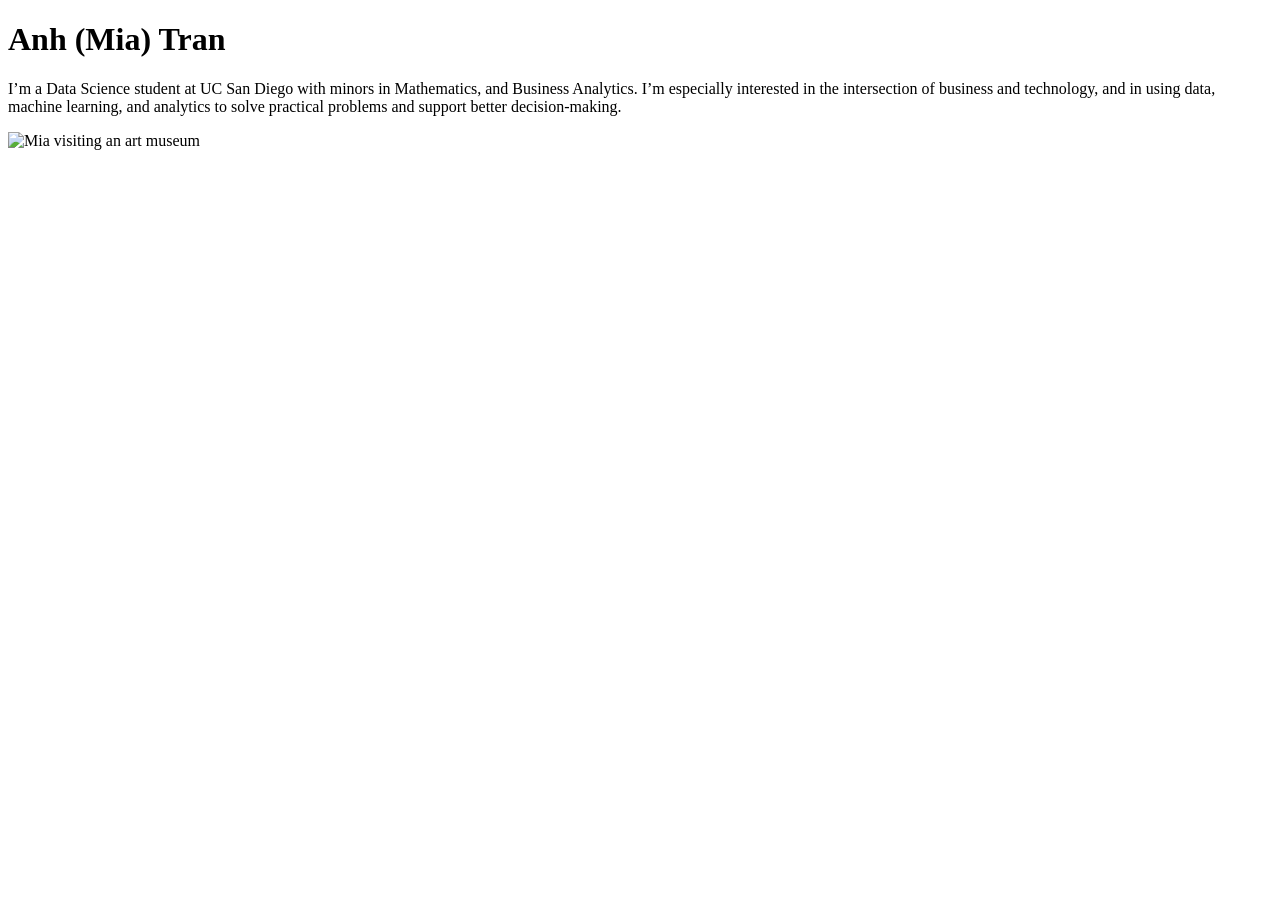
==== index.html @ 2f2a9e91 "Image updated" ====
<!DOCTYPE html>
<html lang="en">
<head>
    <meta charset="UTF-8">
    <meta name="viewport" content="width=device-width, initial-scale=1.0">
    <title>Mia Tran's: Personal site and portfolio</title>
</head>
<body>
    <h1>Anh (Mia) Tran</h1>

    <p>
    I’m a Data Science student at UC San Diego with minors in Mathematics,
    and Business Analytics. I’m especially interested in the intersection
    of business and technology, and in using data, machine learning, and analytics
    to solve practical problems and support better decision-making.
    </p>
    <img src="images/mia.jpeg" alt="Mia visiting an art museum">
</body>
</html>
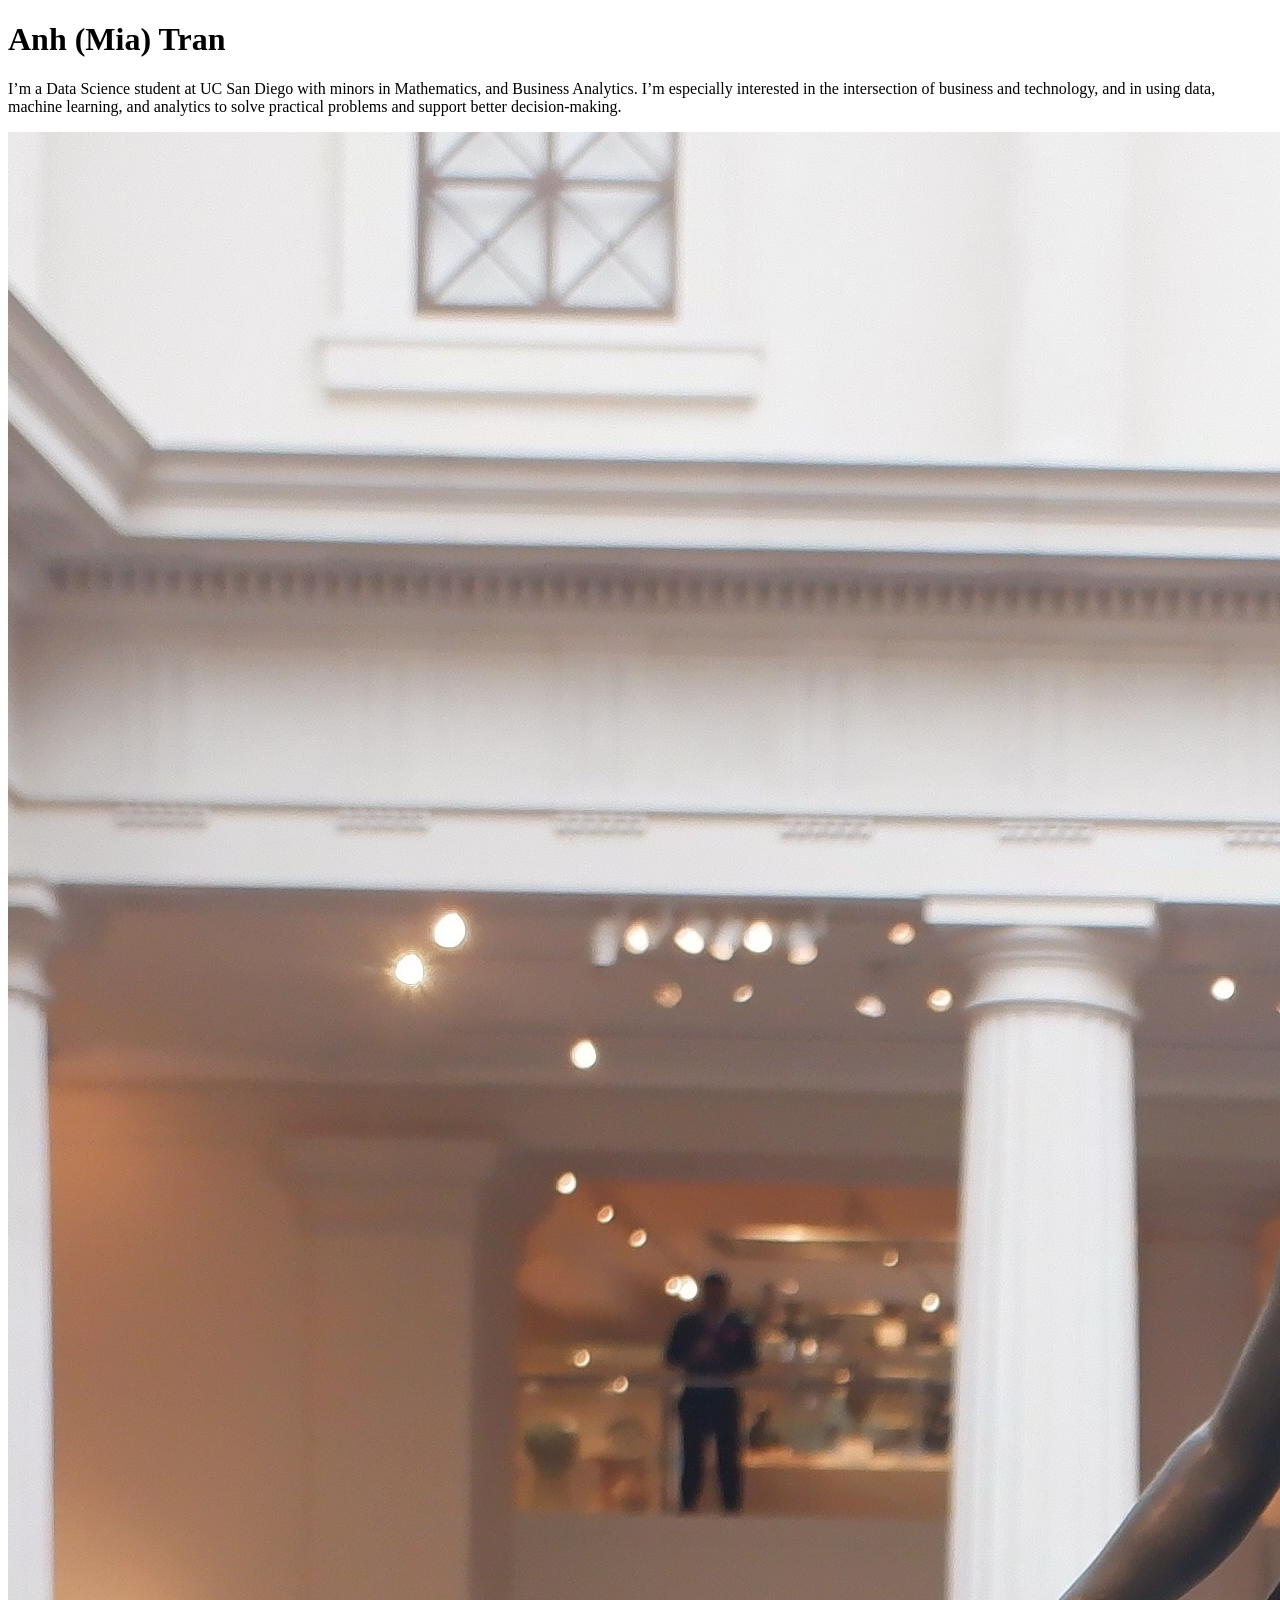
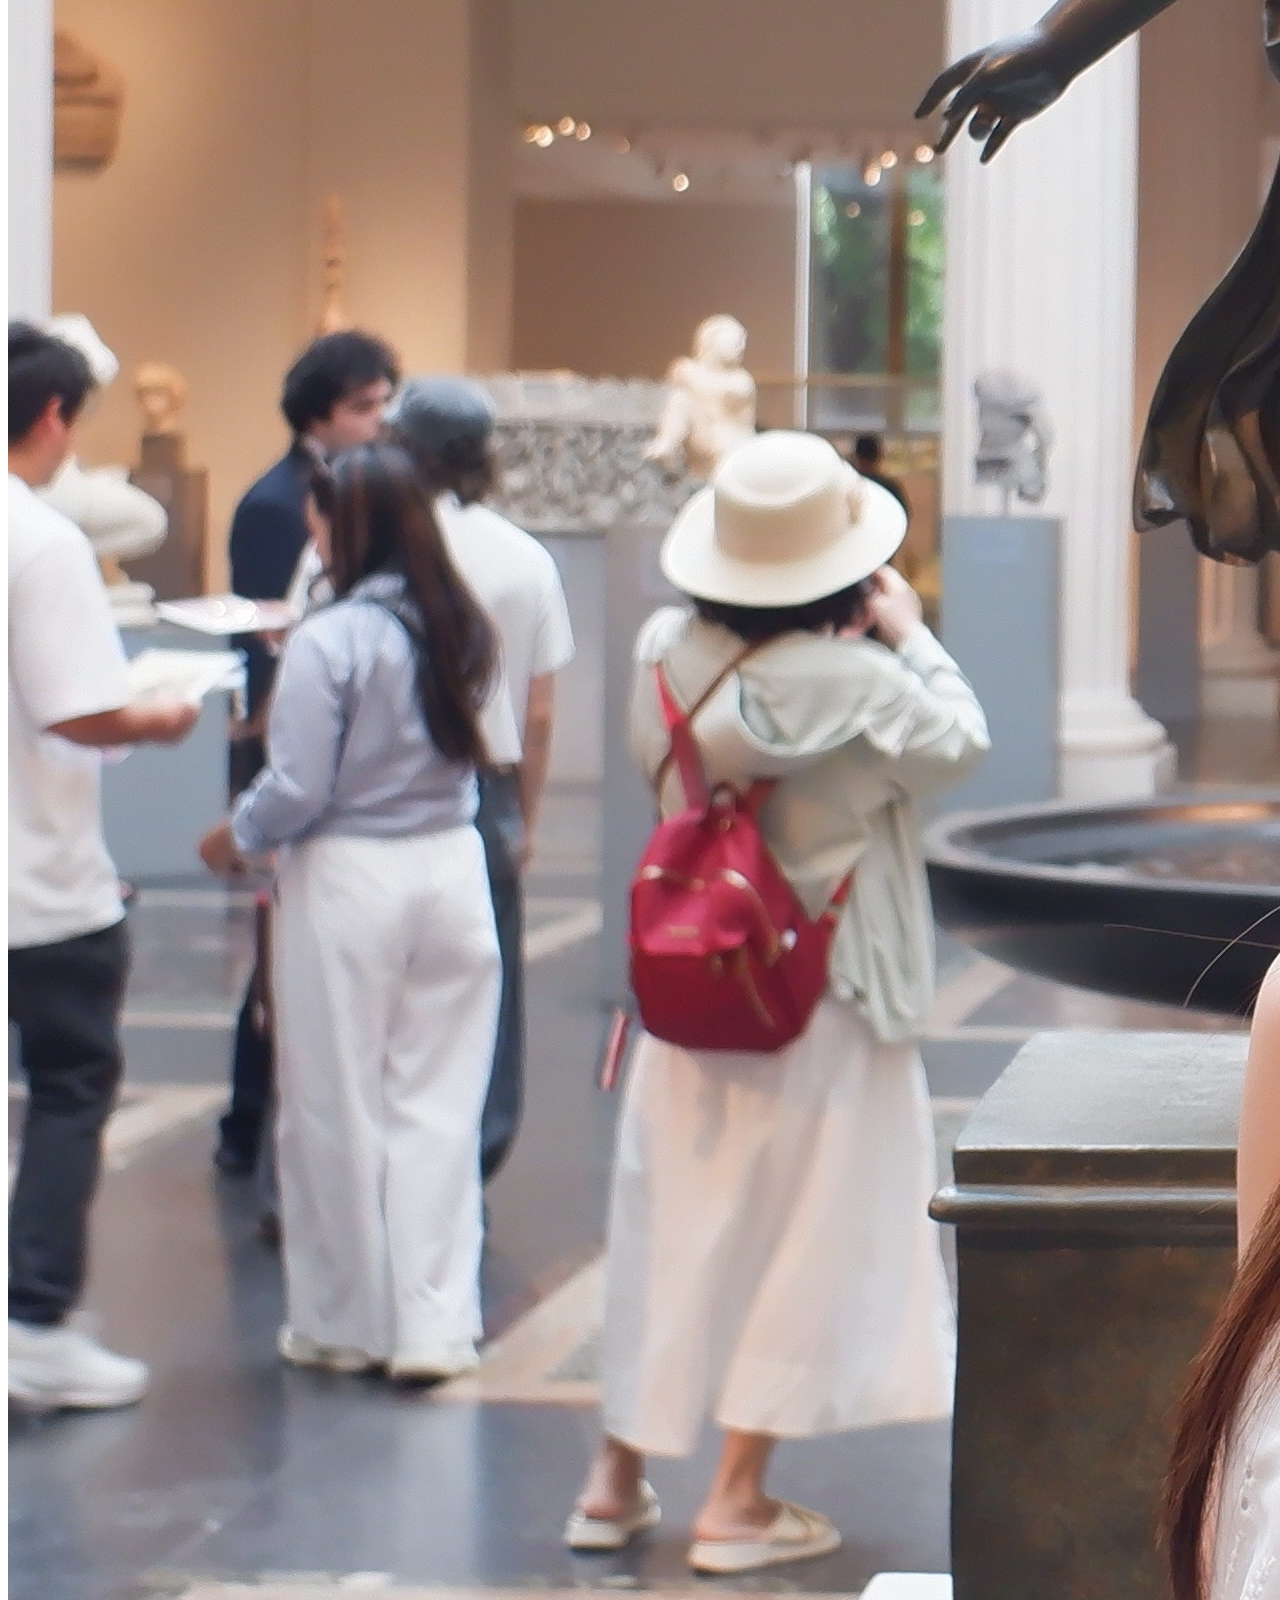
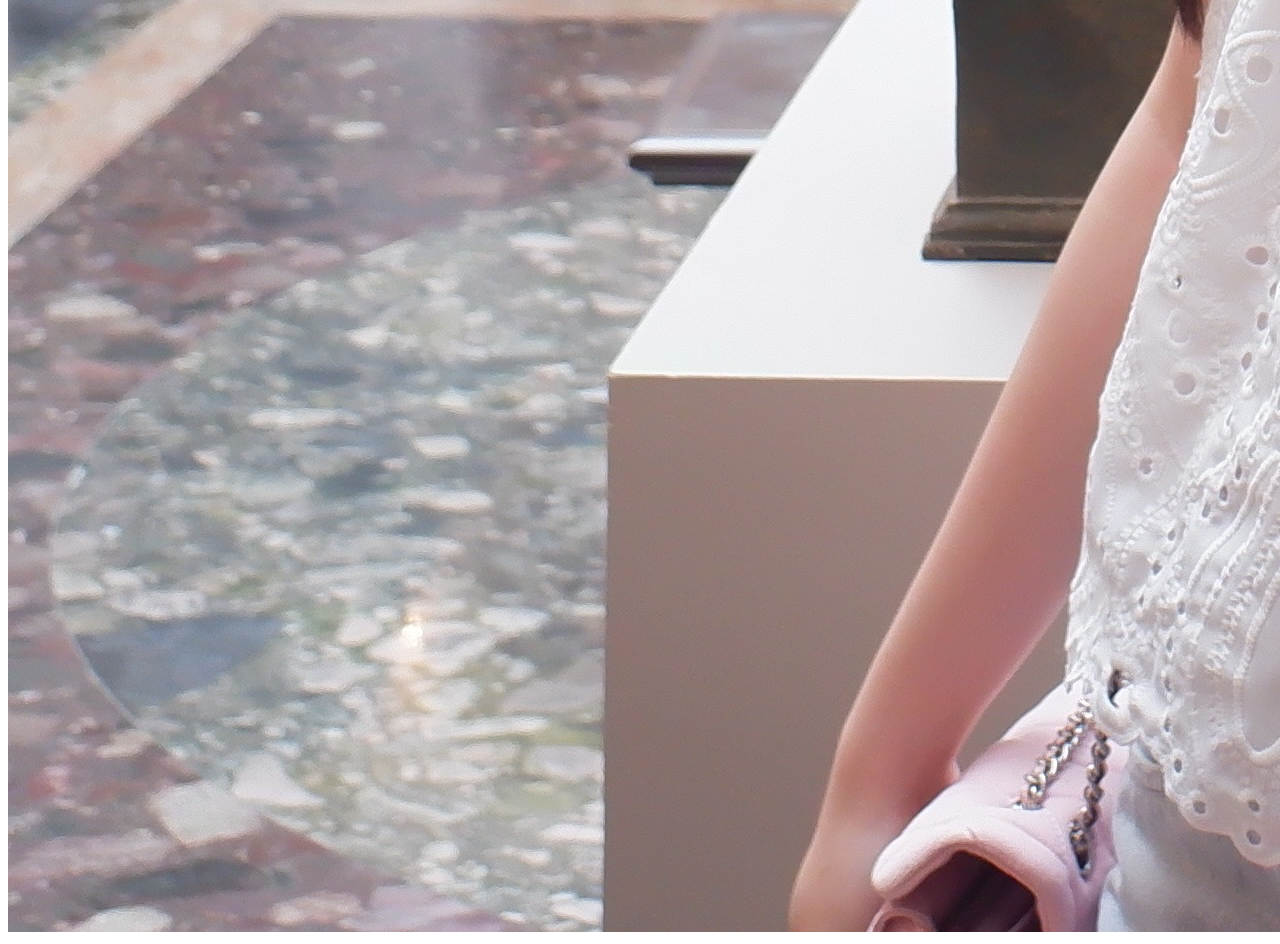
==== commit 4b50cd61: "Updated photo" ====
--- a/index.html
+++ b/index.html
@@ -14,6 +14,6 @@
     of business and technology, and in using data, machine learning, and analytics
     to solve practical problems and support better decision-making.
     </p>
-    <img src="images/mia.jpeg" alt="Mia visiting an art museum">
+    <img src="image/mia.jpeg" alt="Mia visiting an art museum">
 </body>
 </html>
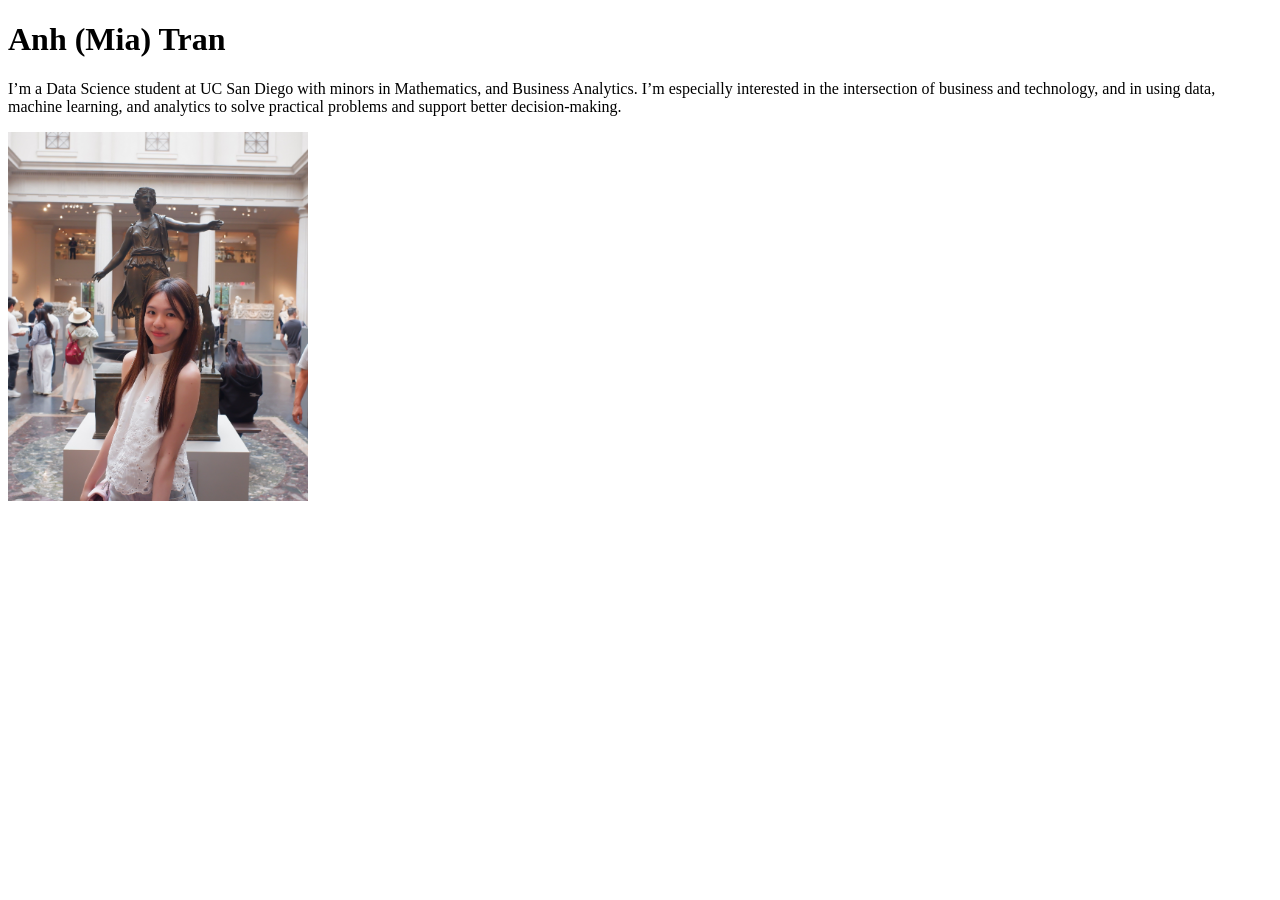
==== commit 95494e71: "Fixed" ====
--- a/index.html
+++ b/index.html
@@ -14,6 +14,10 @@
     of business and technology, and in using data, machine learning, and analytics
     to solve practical problems and support better decision-making.
     </p>
-    <img src="image/mia.jpeg" alt="Mia visiting an art museum">
+    <img
+    src="image/mia.jpeg"
+    alt="portfolio's image"
+    width="300"
+>
 </body>
 </html>
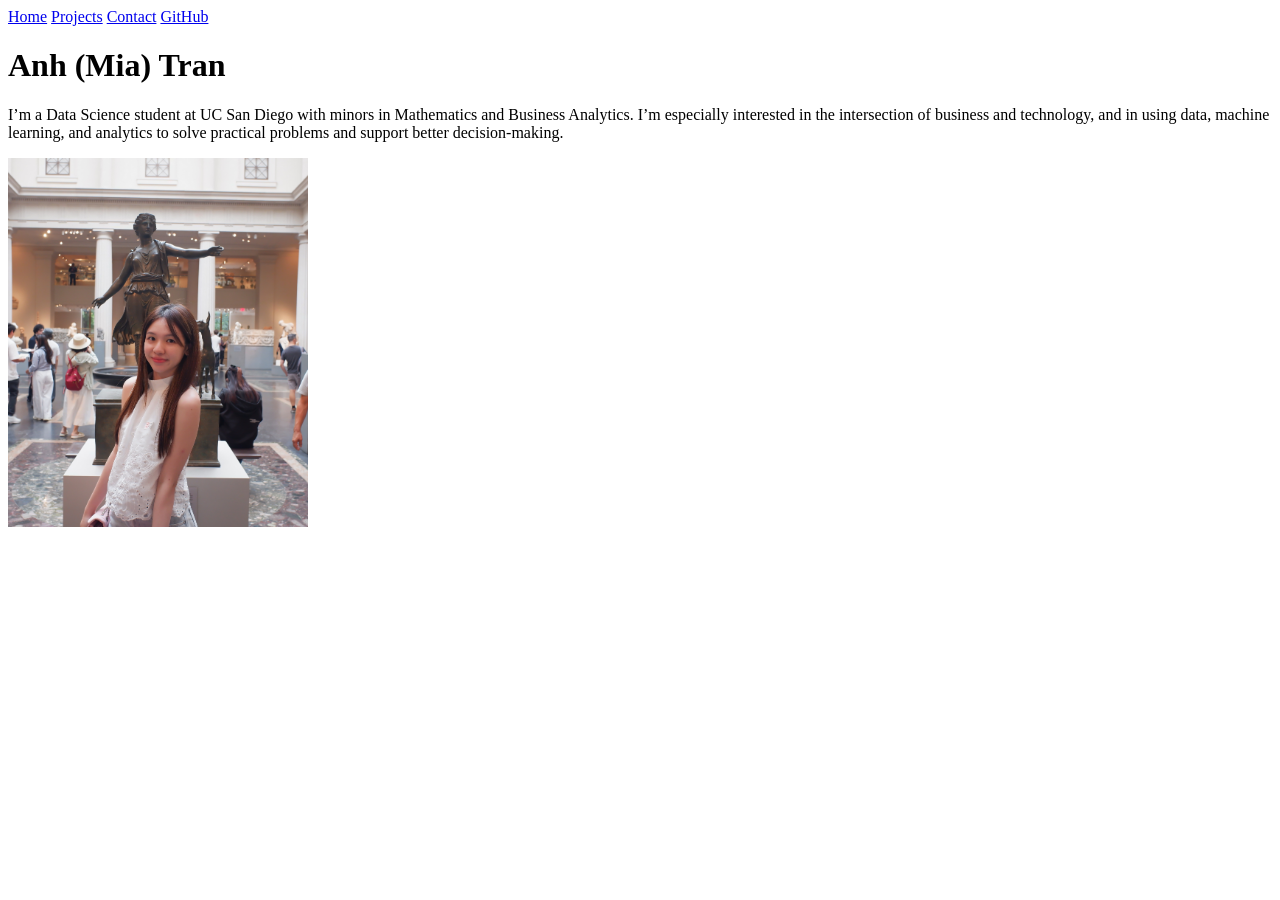
==== commit b9749ffa: "Fixed typo" ====
--- a/index.html
+++ b/index.html
@@ -4,12 +4,19 @@
     <meta charset="UTF-8">
     <meta name="viewport" content="width=device-width, initial-scale=1.0">
     <title>Mia Tran's: Personal site and portfolio</title>
+    <link rel="stylesheet" href="style.css">
 </head>
 <body>
+    <nav>
+        <a href="./">Home</a>
+        <a href="projects/">Projects</a>
+        <a href="contact/">Contact</a>
+        <a href="https://github.com/miatrn20" target="_blank">GitHub</a>
+    </nav>
     <h1>Anh (Mia) Tran</h1>
 
     <p>
-    I’m a Data Science student at UC San Diego with minors in Mathematics,
+    I’m a Data Science student at UC San Diego with minors in Mathematics
     and Business Analytics. I’m especially interested in the intersection
     of business and technology, and in using data, machine learning, and analytics
     to solve practical problems and support better decision-making.
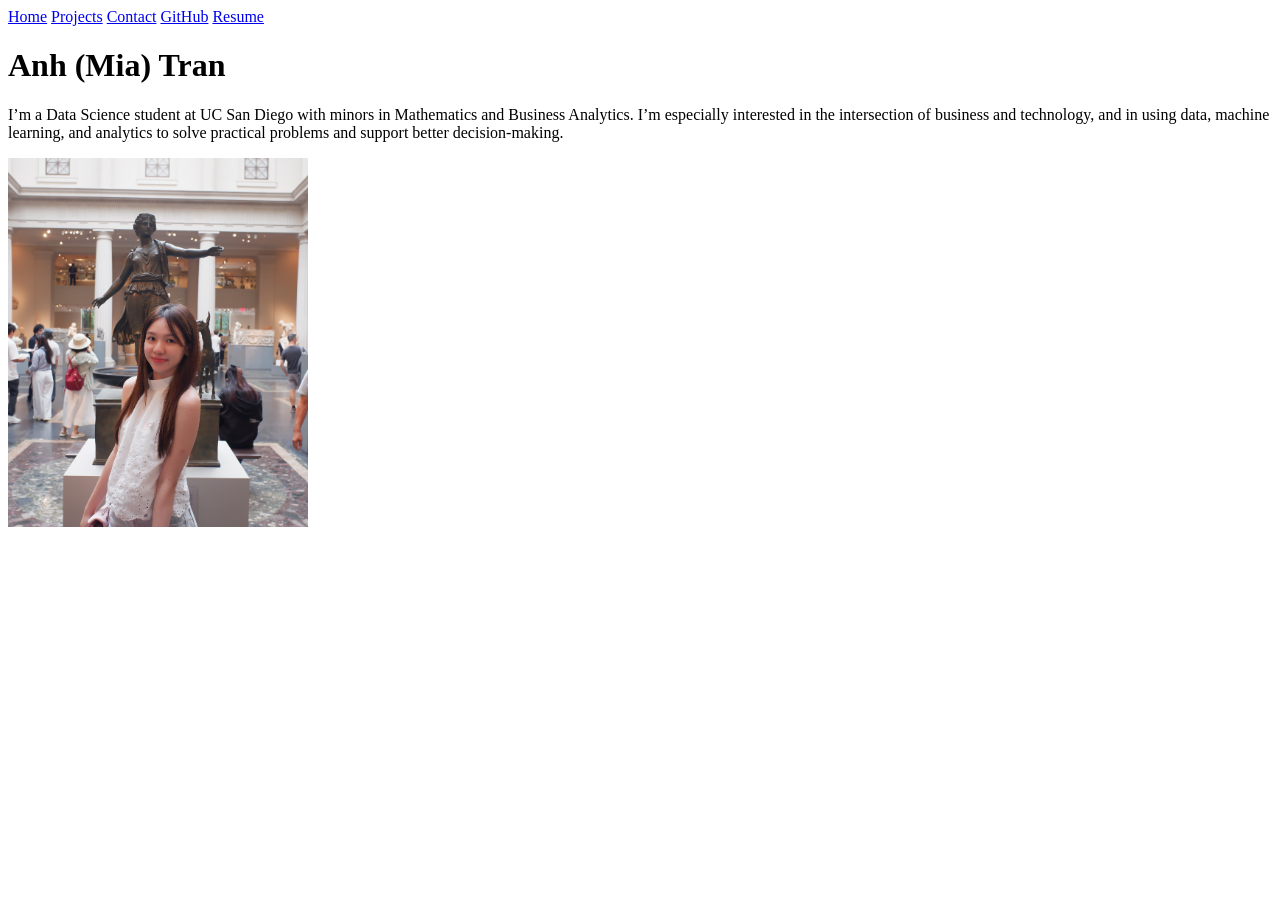
==== commit 5c56ba46: "fixed index.html" ====
--- a/index.html
+++ b/index.html
@@ -12,6 +12,7 @@
         <a href="projects/">Projects</a>
         <a href="contact/">Contact</a>
         <a href="https://github.com/miatrn20" target="_blank">GitHub</a>
+        <a href="resume/">Resume</a>
     </nav>
     <h1>Anh (Mia) Tran</h1>
 
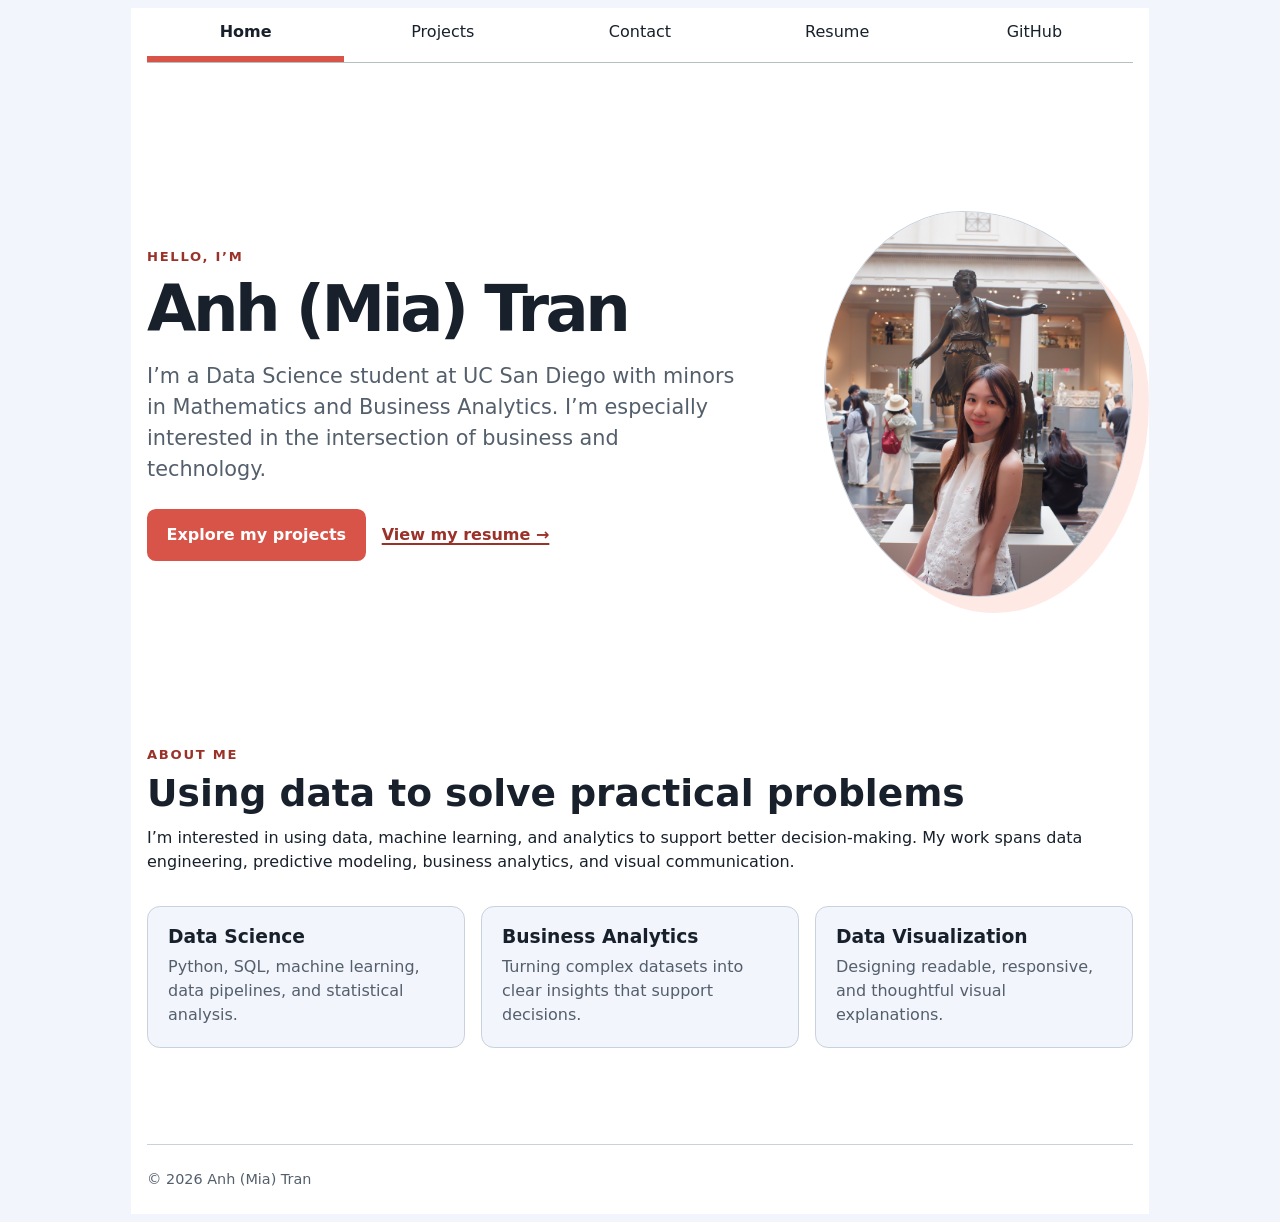
==== commit 39a81558: "Complete Lab 2 responsive CSS styling" ====
--- a/index.html
+++ b/index.html
@@ -3,29 +3,63 @@
 <head>
     <meta charset="UTF-8">
     <meta name="viewport" content="width=device-width, initial-scale=1.0">
-    <title>Mia Tran's: Personal site and portfolio</title>
+    <meta name="description" content="Anh (Mia) Tran's personal site and data science portfolio.">
+    <title>Anh (Mia) Tran: Personal Site and Portfolio</title>
     <link rel="stylesheet" href="style.css">
 </head>
 <body>
-    <nav>
-        <a href="./">Home</a>
+    <nav aria-label="Primary navigation">
+        <a class="current" href="./" aria-current="page">Home</a>
         <a href="projects/">Projects</a>
         <a href="contact/">Contact</a>
-        <a href="https://github.com/miatrn20" target="_blank">GitHub</a>
         <a href="resume/">Resume</a>
+        <a href="https://github.com/miatrn20" target="_blank" rel="noopener">GitHub</a>
     </nav>
-    <h1>Anh (Mia) Tran</h1>
 
-    <p>
-    I’m a Data Science student at UC San Diego with minors in Mathematics
-    and Business Analytics. I’m especially interested in the intersection
-    of business and technology, and in using data, machine learning, and analytics
-    to solve practical problems and support better decision-making.
-    </p>
-    <img
-    src="image/mia.jpeg"
-    alt="portfolio's image"
-    width="300"
->
+    <main>
+        <section class="hero">
+            <div>
+                <p class="eyebrow">Hello, I’m</p>
+                <h1>Anh (Mia) Tran</h1>
+                <p class="lede">
+                    I’m a Data Science student at UC San Diego with minors in Mathematics
+                    and Business Analytics. I’m especially interested in the intersection
+                    of business and technology.
+                </p>
+                <div class="actions">
+                    <a class="button" href="projects/">Explore my projects</a>
+                    <a class="text-link" href="resume/">View my resume →</a>
+                </div>
+            </div>
+            <img class="portrait" src="image/mia.jpeg" alt="Portrait of Anh (Mia) Tran">
+        </section>
+
+        <section aria-labelledby="about-heading">
+            <p class="eyebrow">About me</p>
+            <h2 id="about-heading">Using data to solve practical problems</h2>
+            <p>
+                I’m interested in using data, machine learning, and analytics to support
+                better decision-making. My work spans data engineering, predictive
+                modeling, business analytics, and visual communication.
+            </p>
+
+            <div class="highlights">
+                <article>
+                    <h3>Data Science</h3>
+                    <p>Python, SQL, machine learning, data pipelines, and statistical analysis.</p>
+                </article>
+                <article>
+                    <h3>Business Analytics</h3>
+                    <p>Turning complex datasets into clear insights that support decisions.</p>
+                </article>
+                <article>
+                    <h3>Data Visualization</h3>
+                    <p>Designing readable, responsive, and thoughtful visual explanations.</p>
+                </article>
+            </div>
+        </section>
+    </main>
+
+    <footer><p>© 2026 Anh (Mia) Tran</p></footer>
 </body>
-</html>+</html>
--- a/style.css
+++ b/style.css
@@ -0,0 +1,443 @@
+:root {
+    --color-accent: oklch(62% 0.17 28);
+    --color-accent-dark: oklch(47% 0.14 28);
+    --color-accent-soft: oklch(95% 0.025 28);
+    --color-ink: oklch(24% 0.025 255);
+    --color-muted: oklch(48% 0.025 255);
+    --color-line: oklch(86% 0.02 255);
+    --color-surface: oklch(97% 0.008 255);
+    accent-color: var(--color-accent);
+    color: var(--color-ink);
+    background: var(--color-surface);
+}
+
+* {
+    box-sizing: border-box;
+}
+
+/* Step 1: keep lines readable and center the page. */
+body {
+    max-width: 100ch;
+    min-height: 100vh;
+    margin-inline: auto;
+    padding-inline: 1em;
+    font: 100%/1.5 system-ui, -apple-system, BlinkMacSystemFont, "Segoe UI", sans-serif;
+    background: white;
+}
+
+main {
+    padding-block: clamp(2rem, 5vw, 4rem);
+}
+
+img {
+    display: block;
+    max-width: 100%;
+    height: auto;
+}
+
+a {
+    color: var(--color-accent-dark);
+}
+
+/* Step 2: one-dimensional navigation with Flexbox. */
+nav {
+    display: flex;
+    flex-wrap: wrap;
+    margin-bottom: 1rem;
+    border-bottom: 1px solid oklch(80% 3% 200);
+}
+
+nav ul,
+nav li {
+    display: contents;
+}
+
+nav a {
+    flex: 1 1 7rem;
+    padding: 0.75em 0.5em;
+    color: inherit;
+    text-align: center;
+    text-decoration: none;
+    border-bottom: 0.4em solid transparent;
+}
+
+nav a.current {
+    padding-bottom: 0.35em;
+    border-bottom-color: var(--color-accent);
+    font-weight: 700;
+}
+
+nav a:hover,
+nav a:focus-visible {
+    padding-bottom: 0.35em;
+    border-bottom-color: var(--color-accent);
+    background-color: var(--color-accent-soft);
+}
+
+/* Step 4.4: stronger heading hierarchy and balanced lines. */
+h1 {
+    margin: 0;
+    font-size: clamp(3rem, 8vw, 4rem);
+    letter-spacing: -0.055em;
+}
+
+h1,
+h2,
+h3,
+h4,
+h5,
+h6 {
+    line-height: 1.1;
+    text-wrap: balance;
+}
+
+h2 {
+    margin-block: 0 0.75rem;
+    font-size: clamp(1.7rem, 4vw, 2.35rem);
+}
+
+h3 {
+    margin-block: 0 0.45rem;
+}
+
+p {
+    margin-block: 0 1rem;
+}
+
+.eyebrow {
+    margin-bottom: 0.5rem;
+    color: var(--color-accent-dark);
+    font-size: 0.82rem;
+    font-weight: 800;
+    letter-spacing: 0.13em;
+    text-transform: uppercase;
+}
+
+.lede {
+    max-width: 58ch;
+    color: var(--color-muted);
+    font-size: clamp(1.1rem, 2vw, 1.3rem);
+}
+
+.page-header {
+    margin-bottom: 3rem;
+}
+
+.page-header h1,
+.hero h1 {
+    margin-bottom: 1rem;
+}
+
+.hero {
+    display: grid;
+    grid-template-columns: minmax(0, 1.45fr) minmax(12rem, 0.75fr);
+    align-items: center;
+    gap: clamp(2rem, 7vw, 5rem);
+    min-height: 58vh;
+    margin-bottom: 5rem;
+}
+
+.portrait {
+    width: min(100%, 21rem);
+    aspect-ratio: 4 / 5;
+    margin-inline: auto;
+    border: 1px solid var(--color-line);
+    border-radius: 45% 55% 50% 50% / 45% 45% 55% 55%;
+    object-fit: cover;
+    object-position: center 35%;
+    box-shadow: 1rem 1rem 0 var(--color-accent-soft);
+}
+
+.actions {
+    display: flex;
+    flex-wrap: wrap;
+    align-items: center;
+    gap: 1rem;
+    margin-top: 1.5rem;
+}
+
+.button,
+button {
+    display: inline-block;
+    padding: 0.75em 1.1em;
+    border: 2px solid var(--color-accent);
+    border-radius: 0.55rem;
+    color: white;
+    background: var(--color-accent);
+    font-weight: 750;
+    text-decoration: none;
+    cursor: pointer;
+}
+
+.button:hover,
+button:hover {
+    border-color: var(--color-accent-dark);
+    background: var(--color-accent-dark);
+}
+
+.text-link {
+    font-weight: 700;
+    text-decoration-thickness: 0.12em;
+    text-underline-offset: 0.2em;
+}
+
+.highlights {
+    display: grid;
+    grid-template-columns: repeat(auto-fit, minmax(13rem, 1fr));
+    gap: 1rem;
+    margin-top: 2rem;
+}
+
+.highlights article {
+    padding: 1.25rem;
+    border: 1px solid var(--color-line);
+    border-radius: 0.8rem;
+    background: var(--color-surface);
+}
+
+.highlights p {
+    margin: 0;
+    color: var(--color-muted);
+}
+
+/* Step 3: align the contact form with Grid and subgrid. */
+form {
+    display: grid;
+    grid-template-columns: auto 1fr;
+    gap: 1em;
+    max-width: 48rem;
+    padding: clamp(1.25rem, 4vw, 2.5rem);
+    border: 1px solid var(--color-line);
+    border-radius: 1rem;
+    background: var(--color-surface);
+}
+
+form label {
+    display: grid;
+    grid-template-columns: subgrid;
+    grid-column: 1 / -1;
+    align-items: start;
+    font-weight: 700;
+}
+
+input,
+textarea,
+button {
+    font: inherit;
+}
+
+input,
+textarea {
+    width: 100%;
+    padding: 0.7em 0.8em;
+    border: 1px solid var(--color-line);
+    border-radius: 0.45rem;
+    color: var(--color-ink);
+    background: white;
+    box-sizing: border-box;
+}
+
+input:focus,
+textarea:focus {
+    border-color: var(--color-accent);
+    outline: 3px solid var(--color-accent-soft);
+}
+
+textarea {
+    resize: vertical;
+}
+
+form button {
+    grid-column: 1 / -1;
+    justify-self: end;
+}
+
+/* Step 4: responsive cards with Grid and aligned subgrid rows. */
+.projects {
+    display: grid;
+    grid-template-columns: repeat(auto-fill, minmax(15em, 1fr));
+    gap: 1em;
+}
+
+.projects article {
+    display: grid;
+    grid-template-rows: subgrid;
+    grid-row: span 3;
+    overflow: hidden;
+    border: 1px solid var(--color-line);
+    border-radius: 0.8rem;
+    background: white;
+    box-shadow: 0 0.35rem 1.2rem oklch(30% 0.03 255 / 8%);
+}
+
+.projects h2 {
+    align-self: end;
+    margin: 0;
+    padding: 1rem 1rem 0;
+    font-size: 1.35rem;
+}
+
+.projects img {
+    width: 100%;
+    aspect-ratio: 16 / 10;
+    object-fit: cover;
+}
+
+.projects p {
+    margin: 0;
+    padding: 0 1rem 1rem;
+    color: var(--color-muted);
+}
+
+/* Step 5: resume-specific hierarchy and alignment. */
+.resume-intro {
+    display: grid;
+    grid-template-columns: minmax(0, 1fr) auto;
+    gap: 1rem 2rem;
+    padding-block: 3rem 2rem;
+    border-bottom: 2px solid var(--color-ink);
+}
+
+.resume-intro h1 {
+    grid-column: 1;
+}
+
+.resume-intro address {
+    grid-column: 2;
+    grid-row: 1;
+    align-self: end;
+    font-style: normal;
+    text-align: right;
+}
+
+.resume-intro > p {
+    grid-column: 1 / -1;
+    max-width: 78ch;
+}
+
+.resume-intro > p:last-child {
+    margin: 0;
+}
+
+.resume main {
+    padding-top: 0;
+}
+
+.resume section {
+    display: grid;
+    grid-template-columns: minmax(9rem, 0.7fr) 2.3fr;
+    gap: 1rem 2rem;
+    padding-block: 2rem;
+    border-bottom: 1px solid var(--color-line);
+}
+
+.resume section > h2 {
+    grid-column: 1;
+    grid-row: 1 / span 20;
+    color: var(--color-accent-dark);
+    font-size: 1.25rem;
+}
+
+.resume section > article,
+.resume section > ul,
+.resume section > p {
+    grid-column: 2;
+}
+
+.resume article + article {
+    margin-top: 1.25rem;
+}
+
+.resume article header {
+    display: flex;
+    justify-content: space-between;
+    align-items: start;
+    gap: 1rem;
+}
+
+.resume article header p,
+.resume time {
+    color: var(--color-muted);
+}
+
+.resume ul {
+    margin-top: 0;
+    padding-left: 1.2rem;
+}
+
+.resume li + li {
+    margin-top: 0.35rem;
+}
+
+footer {
+    margin-top: 2rem;
+    padding-block: 1.5rem;
+    border-top: 1px solid var(--color-line);
+    color: var(--color-muted);
+    font-size: 0.9rem;
+}
+
+footer p {
+    margin: 0;
+}
+
+@media (max-width: 42rem) {
+    .hero {
+        grid-template-columns: 1fr;
+        min-height: auto;
+    }
+
+    .portrait {
+        grid-row: 1;
+        width: min(70%, 16rem);
+    }
+
+    form {
+        grid-template-columns: 1fr;
+    }
+
+    form label {
+        grid-template-columns: 1fr;
+        gap: 0.35rem;
+    }
+
+    form button {
+        justify-self: stretch;
+    }
+
+    .resume-intro,
+    .resume section {
+        grid-template-columns: 1fr;
+    }
+
+    .resume-intro h1,
+    .resume-intro address,
+    .resume-intro > p,
+    .resume section > h2,
+    .resume section > article,
+    .resume section > ul,
+    .resume section > p {
+        grid-column: 1;
+        grid-row: auto;
+    }
+
+    .resume-intro address {
+        text-align: left;
+    }
+}
+
+@media print {
+    nav,
+    footer {
+        display: none;
+    }
+
+    body {
+        max-width: none;
+        padding: 0;
+    }
+
+    main {
+        padding: 0;
+    }
+}
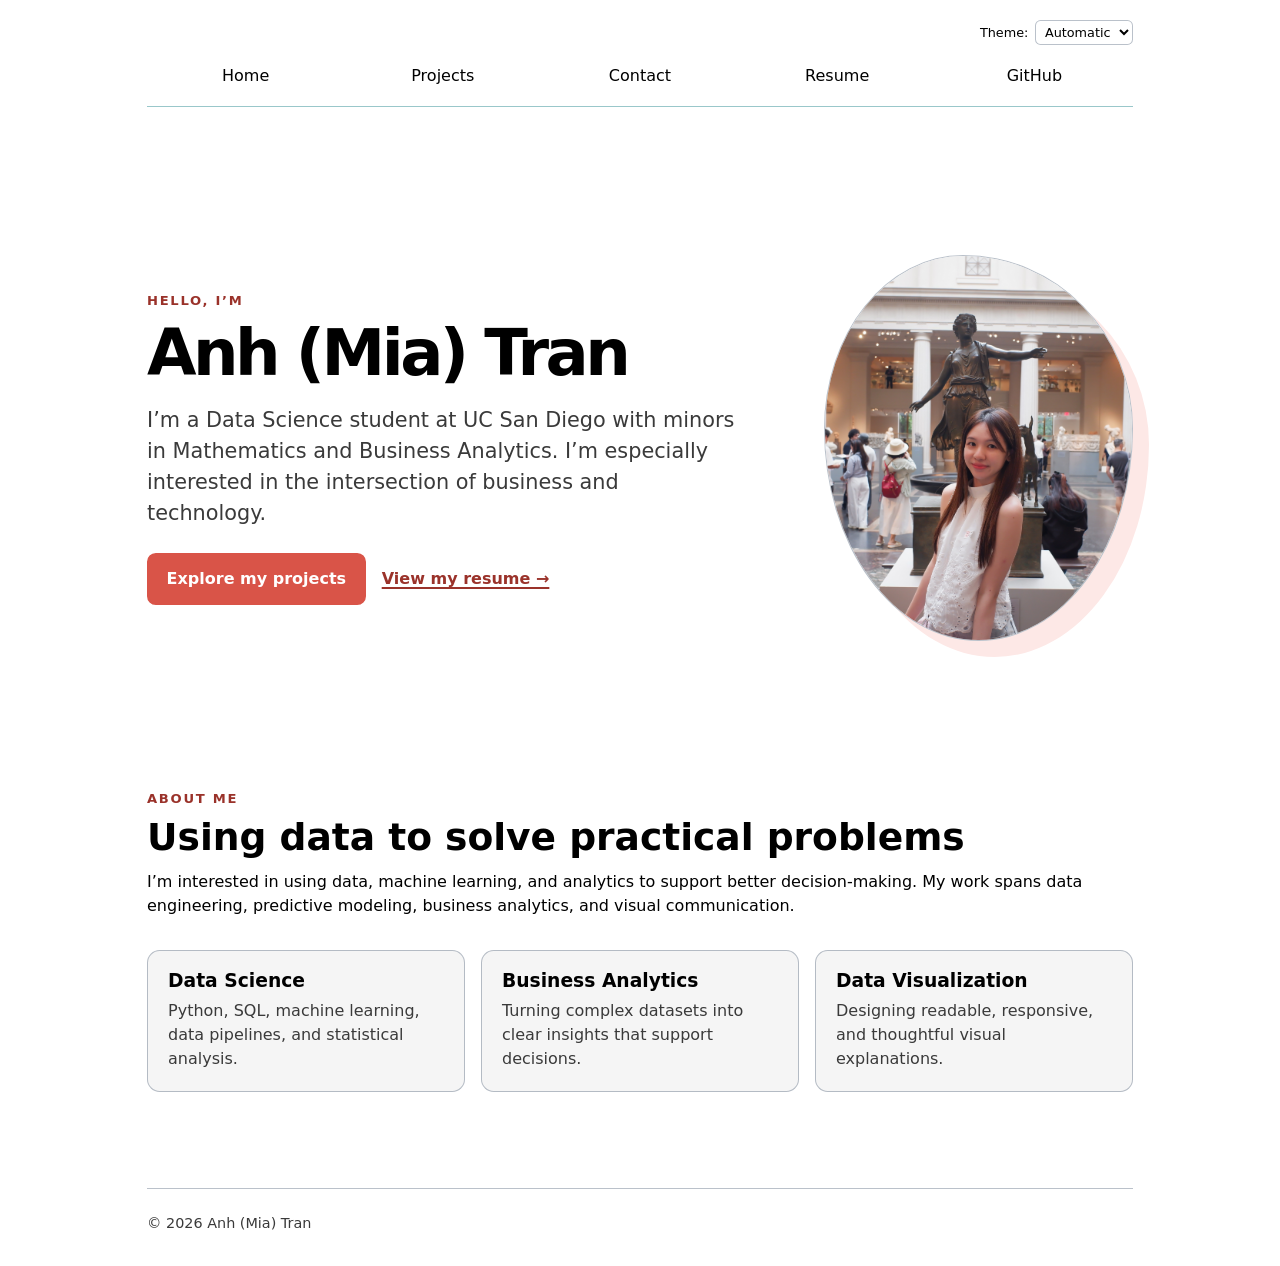
==== commit 94ec3ca8: "Complete Lab 3 JavaScript interactions" ====
--- a/index.html
+++ b/index.html
@@ -6,16 +6,9 @@
     <meta name="description" content="Anh (Mia) Tran's personal site and data science portfolio.">
     <title>Anh (Mia) Tran: Personal Site and Portfolio</title>
     <link rel="stylesheet" href="style.css">
+    <script type="module" src="global.js"></script>
 </head>
 <body>
-    <nav aria-label="Primary navigation">
-        <a class="current" href="./" aria-current="page">Home</a>
-        <a href="projects/">Projects</a>
-        <a href="contact/">Contact</a>
-        <a href="resume/">Resume</a>
-        <a href="https://github.com/miatrn20" target="_blank" rel="noopener">GitHub</a>
-    </nav>
-
     <main>
         <section class="hero">
             <div>
--- a/style.css
+++ b/style.css
@@ -1,14 +1,15 @@
 :root {
     --color-accent: oklch(62% 0.17 28);
-    --color-accent-dark: oklch(47% 0.14 28);
-    --color-accent-soft: oklch(95% 0.025 28);
-    --color-ink: oklch(24% 0.025 255);
-    --color-muted: oklch(48% 0.025 255);
-    --color-line: oklch(86% 0.02 255);
-    --color-surface: oklch(97% 0.008 255);
+    --color-accent-dark: light-dark(oklch(47% 0.14 28), oklch(78% 0.12 28));
+    --color-accent-soft: color-mix(in oklch, var(--color-accent), canvas 86%);
+    --color-ink: canvastext;
+    --color-muted: color-mix(in oklch, canvastext, canvas 35%);
+    --color-line: oklch(50% 0.04 255 / 40%);
+    --color-surface: color-mix(in oklch, canvastext, canvas 97%);
     accent-color: var(--color-accent);
+    color-scheme: light dark;
     color: var(--color-ink);
-    background: var(--color-surface);
+    background: canvas;
 }
 
 * {
@@ -17,12 +18,13 @@
 
 /* Step 1: keep lines readable and center the page. */
 body {
+    position: relative;
     max-width: 100ch;
     min-height: 100vh;
     margin-inline: auto;
-    padding-inline: 1em;
+    padding: 2.75rem 1em 0;
     font: 100%/1.5 system-ui, -apple-system, BlinkMacSystemFont, "Segoe UI", sans-serif;
-    background: white;
+    background: canvas;
 }
 
 main {
@@ -41,10 +43,11 @@
 
 /* Step 2: one-dimensional navigation with Flexbox. */
 nav {
+    --border-color: oklch(50% 0.1 200 / 40%);
     display: flex;
     flex-wrap: wrap;
     margin-bottom: 1rem;
-    border-bottom: 1px solid oklch(80% 3% 200);
+    border-bottom: 1px solid var(--border-color);
 }
 
 nav ul,
@@ -71,7 +74,25 @@
 nav a:focus-visible {
     padding-bottom: 0.35em;
     border-bottom-color: var(--color-accent);
-    background-color: var(--color-accent-soft);
+    background-color: color-mix(in oklch, var(--color-accent), canvas 85%);
+}
+
+.color-scheme {
+    position: absolute;
+    top: 0.75rem;
+    right: 1rem;
+    display: flex;
+    align-items: center;
+    gap: 0.4rem;
+    font-size: 80%;
+}
+
+.color-scheme select {
+    padding: 0.25em 0.4em;
+    border: 1px solid var(--color-line);
+    border-radius: 0.35rem;
+    color: inherit;
+    background: canvas;
 }
 
 /* Step 4.4: stronger heading hierarchy and balanced lines. */
@@ -222,7 +243,8 @@
 
 input,
 textarea,
-button {
+button,
+select {
     font: inherit;
 }
 
@@ -233,7 +255,7 @@
     border: 1px solid var(--color-line);
     border-radius: 0.45rem;
     color: var(--color-ink);
-    background: white;
+    background: canvas;
     box-sizing: border-box;
 }
 
@@ -266,7 +288,7 @@
     overflow: hidden;
     border: 1px solid var(--color-line);
     border-radius: 0.8rem;
-    background: white;
+    background: var(--color-surface);
     box-shadow: 0 0.35rem 1.2rem oklch(30% 0.03 255 / 8%);
 }
 
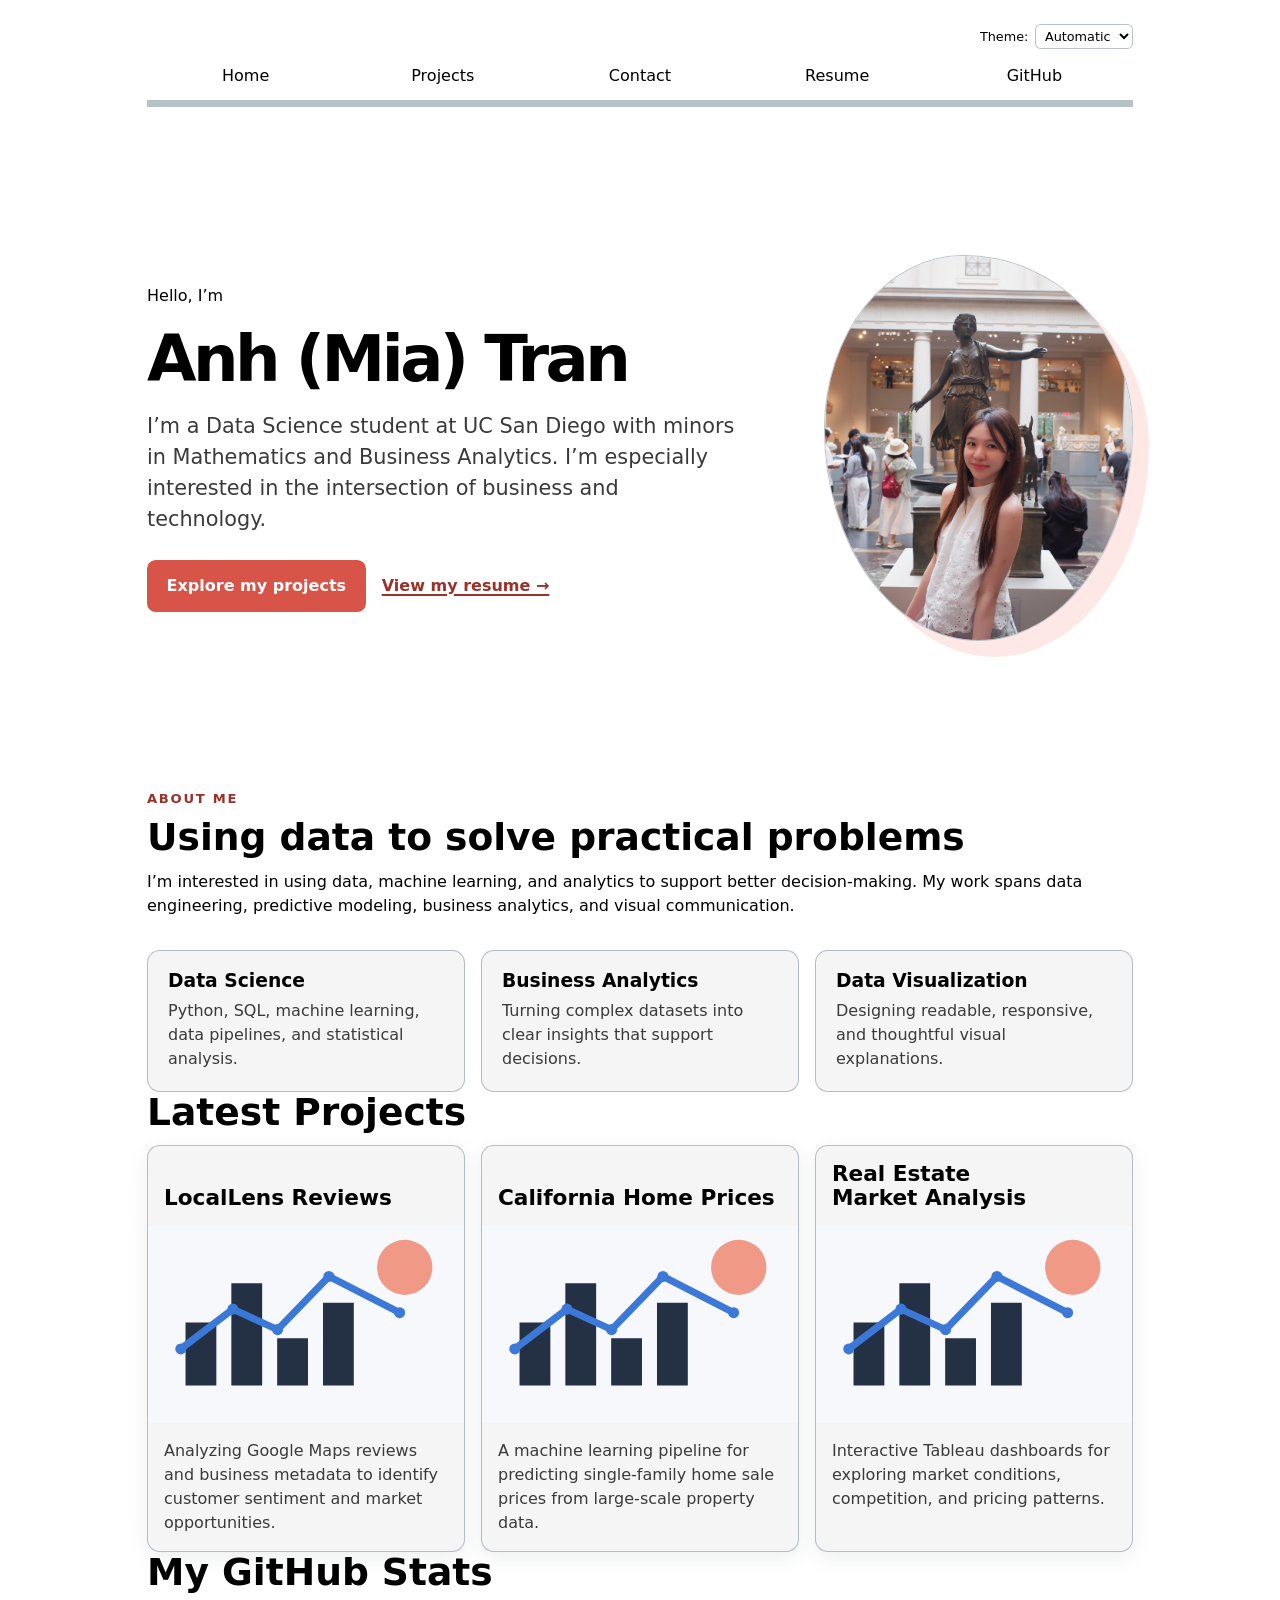
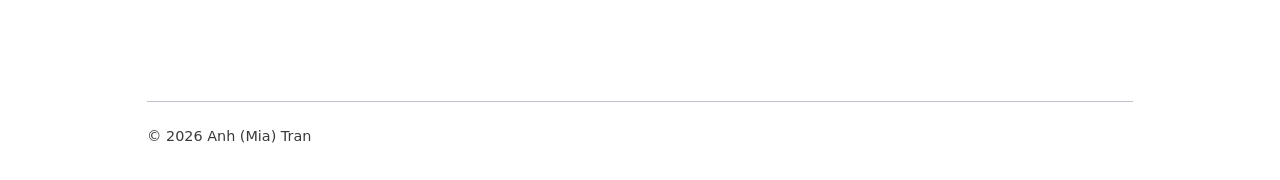
==== commit 00c74afb: "Completed DSC 106 Lab 4" ====
--- a/index.html
+++ b/index.html
@@ -1,6 +1,8 @@
 <!DOCTYPE html>
 <html lang="en">
 <head>
+    <script type="module" src="global.js"></script>
+    <script type="module" src="index.js"></script>
     <meta charset="UTF-8">
     <meta name="viewport" content="width=device-width, initial-scale=1.0">
     <meta name="description" content="Anh (Mia) Tran's personal site and data science portfolio.">
@@ -12,7 +14,8 @@
     <main>
         <section class="hero">
             <div>
-                <p class="eyebrow">Hello, I’m</p>
+                <p class="eyeb
+                row">Hello, I’m</p>
                 <h1>Anh (Mia) Tran</h1>
                 <p class="lede">
                     I’m a Data Science student at UC San Diego with minors in Mathematics
@@ -51,6 +54,14 @@
                 </article>
             </div>
         </section>
+        <section>
+            <h2>Latest Projects</h2>
+            <div class="projects"></div>
+        </section>
+        <section>
+            <h2>My GitHub Stats</h2>
+            <div id="profile-stats"></div>
+        </section>
     </main>
 
     <footer><p>© 2026 Anh (Mia) Tran</p></footer>
--- a/style.css
+++ b/style.css
@@ -463,3 +463,38 @@
         padding: 0;
     }
 }
+
+
+/* Lab 3: Automatic light/dark mode */
+html {
+    color-scheme: light dark;
+}
+
+/* Theme switcher position */
+.color-scheme {
+    position: absolute;
+    top: 1rem;
+    right: 1rem;
+    font-size: 80%;
+}
+
+/* Make dropdown inherit font */
+.color-scheme select {
+    font: inherit;
+}
+
+/* Highlight current navigation link */
+nav a.current {
+    border-bottom: 0.4em solid;
+    border-bottom-color: var(--color-accent, currentColor);
+}
+
+/* Make navigation borders softer in dark mode */
+nav {
+    --border-color: oklch(50% 10% 200 / 40%);
+}
+
+nav a {
+    border-bottom-color: var(--border-color);
+}
+
